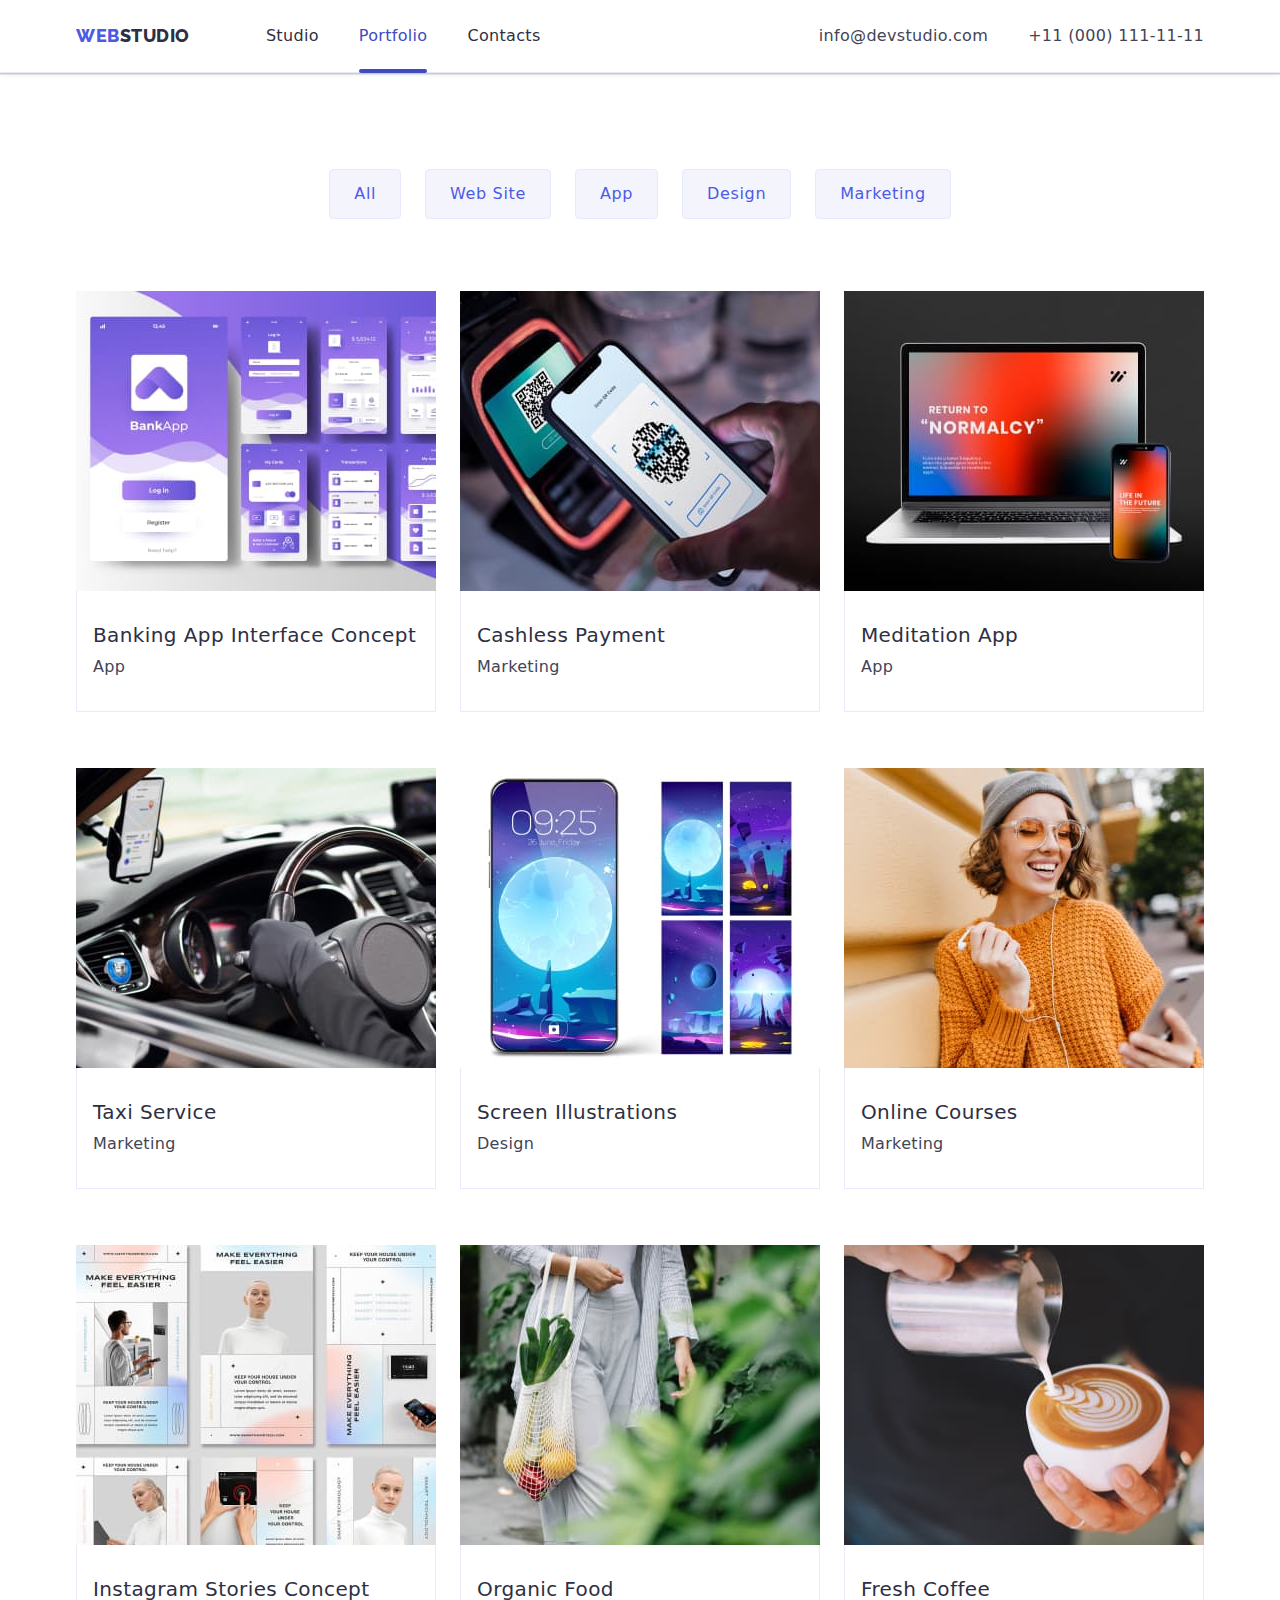
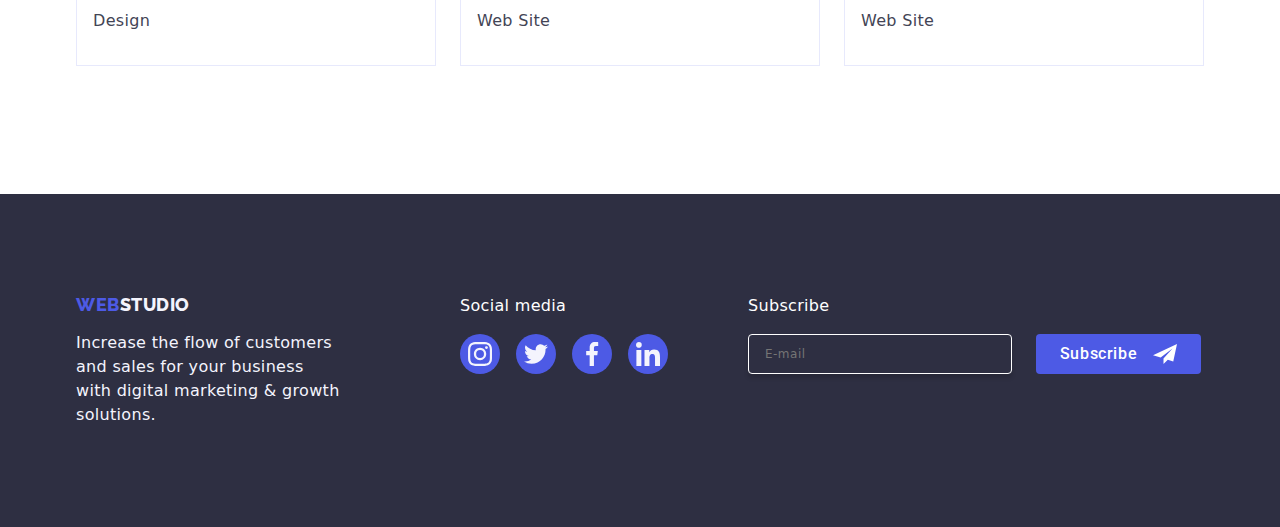
==== portfolio.html @ 4ef44781 "Initial state" ====
<!DOCTYPE html>
<html lang="en">
<head>
    <meta charset="UTF-8">
    <meta name="viewport" content="width=device-width, initial-scale=1.0">
    <link rel="preconnect" href="https://fonts.googleapis.com">
    <link rel="preconnect" href="https://fonts.gstatic.com" crossorigin>
    <link href="https://fonts.googleapis.com/css2?family=Raleway:wght@800&family=Roboto:wght@400;500;700;900&display=swap" rel="stylesheet">
    <link rel="stylesheet" href="./css/modern-normalize.min.css">
    <link rel="stylesheet" href="./css/styles.css" />
    <title>Portfolio</title>
</head>
<body>

    <header class="header">
        <div class="container">
            <nav class="nav">
                <a class="logo-header link" href="./index.html">Web<span class="logo-color">Studio</span></a>
                <ul class="menu-nav list">
                    <li><a class="link-nav link" href="./index.html">Studio</a></li>
                    <li><a class="link-nav link link-active" href="./portfolio.html">Portfolio</a></li>
                    <li><a class="link-nav link" href="">Contacts</a></li>
                </ul>
            </nav>
            <address class="address">
                <ul class="menu-contact list">
                    <li><a class="link-address link" href="mailto:info@devstudio.com">info@devstudio.com</a></li>
                    <li><a class="link-address link" href="tel:+110001111111">+11 (000) 111-11-11</a></li>
                </ul>
            </address>
        </div>
    </header>

    <main>
        <section class="section portfolio-section">
            <div class="container">
                <h1 class="visually-hidden">Portfolio</h1>
                <ul class="portfolio-menu-nav list">
                    <li><button class="item-button" type="button">All</button></li>
                    <li><button class="item-button" type="button">Web Site</button></li>
                    <li><button class="item-button" type="button">App</button></li>
                    <li><button class="item-button" type="button">Design</button></li>
                    <li><button class="item-button" type="button">Marketing</button></li>
                </ul>
                <ul class="portfolio-list list">
                    <li class="list-item-sp">
                        <a class="link" href="">
                            <div class="card-image">
                                <img src="./images/img1.jpg" alt="Banking App Interface Concept" width="360" height="300">
                                <p class="card-desc">14 Stylish and User-Friendly App Design Concepts · Task Manager App · Calorie Tracker App · Exotic Fruit Ecommerce App · Cloud Storage App</p>
                            </div>
                            <div class="info-data">
                                <h2 class="sub-heading">Banking App Interface Concept</h2>
                                <p class="sub-desc">App</p>
                            </div>
                        </a>
                    </li>
                    <li class="list-item-sp">
                        <a class="link" href="">
                            <div class="card-image">
                                <img src="./images/img2.jpg" alt="Cashless Payment" width="360" height="300">
                                <p class="card-desc">14 Stylish and User-Friendly App Design Concepts · Task Manager App · Calorie Tracker App · Exotic Fruit Ecommerce App · Cloud Storage App</p>
                            </div>
                            <div class="info-data">
                                <h2 class="sub-heading">Cashless Payment</h2>
                                <p class="sub-desc">Marketing</p>
                            </div>
                        </a>
                    </li>
                    <li class="list-item-sp">
                        <a class="link" href="">
                            <div class="card-image">
                                <img src="./images/img3.jpg" alt="Meditation App" width="360" height="300">
                                <p class="card-desc">14 Stylish and User-Friendly App Design Concepts · Task Manager App · Calorie Tracker App · Exotic Fruit Ecommerce App · Cloud Storage App</p>
                            </div>
                            <div class="info-data">
                                <h2 class="sub-heading">Meditation App</h2>
                                <p class="sub-desc">App</p>
                            </div>
                        </a>
                    </li>
                    <li class="list-item-sp">
                        <a class="link" href="">
                            <div class="card-image">
                                <img src="./images/img4.jpg" alt="Taxi Service" width="360" height="300">
                                <p class="card-desc">14 Stylish and User-Friendly App Design Concepts · Task Manager App · Calorie Tracker App · Exotic Fruit Ecommerce App · Cloud Storage App</p>
                            </div>
                            <div class="info-data">
                                <h2 class="sub-heading">Taxi Service</h2>
                                <p class="sub-desc">Marketing</p>
                            </div>
                        </a>
                    </li>
                    <li class="list-item-sp">
                        <a class="link" href="">
                            <div class="card-image">
                                <img src="./images/img5.jpg" alt="Screen Illustrations" width="360" height="300">
                                <p class="card-desc">14 Stylish and User-Friendly App Design Concepts · Task Manager App · Calorie Tracker App · Exotic Fruit Ecommerce App · Cloud Storage App</p>
                            </div>
                            <div class="info-data">
                                <h2 class="sub-heading">Screen Illustrations</h2>
                                <p class="sub-desc">Design</p>
                            </div>
                        </a>
                    </li>
                    <li class="list-item-sp">
                        <a class="link" href="">
                            <div class="card-image">
                                <img src="./images/img6.jpg" alt="Online Courses" width="360" height="300">
                                <p class="card-desc">14 Stylish and User-Friendly App Design Concepts · Task Manager App · Calorie Tracker App · Exotic Fruit Ecommerce App · Cloud Storage App</p>
                            </div>
                            <div class="info-data">
                                <h2 class="sub-heading">Online Courses</h2>
                                <p class="sub-desc">Marketing</p>
                            </div>
                        </a>
                    </li>
                    <li class="list-item-sp">
                        <a class="link" href="">
                            <div class="card-image">
                                <img src="./images/img7.jpg" alt="Instagram Stories Concept" width="360" height="300">
                                <p class="card-desc">14 Stylish and User-Friendly App Design Concepts · Task Manager App · Calorie Tracker App · Exotic Fruit Ecommerce App · Cloud Storage App</p>
                            </div>
                            <div class="info-data">
                                <h2 class="sub-heading">Instagram Stories Concept</h2>
                                <p class="sub-desc">Design</p>
                            </div>                            
                        </a>
                    </li>
                    <li class="list-item-sp">
                        <a class="link" href="">
                            <div class="card-image">
                                <img src="./images/img8.jpg" alt="Organic Food" width="360" height="300">
                                <p class="card-desc">14 Stylish and User-Friendly App Design Concepts · Task Manager App · Calorie Tracker App · Exotic Fruit Ecommerce App · Cloud Storage App</p>
                            </div>
                            <div class="info-data">
                                <h2 class="sub-heading">Organic Food</h2>
                                <p class="sub-desc">Web Site</p>
                            </div>
                        </a>
                    </li>
                    <li class="list-item-sp">
                        <a class="link" href="">
                            <div class="card-image">
                                <img src="./images/img9.jpg" alt="Fresh Coffee" width="360" height="300">
                                <p class="card-desc">14 Stylish and User-Friendly App Design Concepts · Task Manager App · Calorie Tracker App · Exotic Fruit Ecommerce App · Cloud Storage App</p>
                            </div>
                            <div class="info-data">
                                <h2 class="sub-heading">Fresh Coffee</h2>
                                <p class="sub-desc">Web Site</p>
                            </div>
                        </a>
                    </li>
                </ul>
            </div>
        </section>

    </main>

    <footer class="footer">
        <div class="container">
            <div class="company-info">
                <a class="logo-footer link" href="./index.html">Web<span class="logo-color">Studio</span></a>
                <p class="footer-desc">Increase the flow of customers and sales for your business with digital marketing & growth solutions.</p>
            </div>
            <div class="social-info">
                <p class="footer-social-desc">Social media</p>
                <ul class="list social-list">
                    <li class="social-icon"><a class="social-link" href=""><svg class="social-icon-svg" width="24" height="24"><use href="./images/icons.svg#icon-instagram"></use></svg></a></li>
                    <li class="social-icon"><a class="social-link" href=""><svg class="social-icon-svg" width="24" height="24"><use href="./images/icons.svg#icon-twitter"></use></svg></a></li>
                    <li class="social-icon"><a class="social-link" href=""><svg class="social-icon-svg" width="24" height="24"><use href="./images/icons.svg#icon-facebook"></use></svg></a></li>
                    <li class="social-icon"><a class="social-link" href=""><svg class="social-icon-svg" width="24" height="24"><use href="./images/icons.svg#icon-linkedin"></use></svg></a></li>
                </ul>
            </div>
            <div class="subscription">
                <p class="subscription-desc">Subscribe</p>
                <form class="subscription-form">
                    <label class="subscription-form-label">
                        <input name="email" type="email" class="subscription-form-input" placeholder="E-mail"/>
                    </label>
                    <button class="subscription-button" type="submit">
                        Subscribe
                        <svg class="subscription-button-icon" width="24" height="24">
                            <use href="./images/icons.svg#icon-plane"></use>
                        </svg>
                    </button>
                </form>
            </div>
        </div>
    </footer>
    
</body>
</html>
---- css/styles.css ----
*{
    padding: 0;
    margin: 0;
}

:root{
    /* defined colours */
    --SLATE: #434455;
    --LIGHT-SLATE: #8e8f99;
    --IRIS: #4D5AE5;
    --NAVY-BLUE: #2E2F42;
    --CLOUD: #F4F4FD;
    --CORNFLOWER: #E7E9FC;
    --OCEAN: #404BBF;
    --WHITE: #FFFFFF;
    --
    --ROBOTO: 'Roboto';
    --RALEWAY: 'Raleway';
}

.visually-hidden {  
    position: absolute;  
    width: 1px;  
    height: 1px;  
    margin: -1px;  
    border: 0;  
    padding: 0;    
    white-space: nowrap;  
    clip-path: inset(100%);  
    clip: rect(0 0 0 0);  
    overflow: hidden;
}

body{
    background-color: white;
    font-family: var(--ROBOTO), sans-serif;
    font-size: 16px;
    font-weight: 400;
    line-height: 24px;
    letter-spacing: 0.32px;
    color: var(--SLATE);
}

ul{
    display: flex;
}
img{
    display: block;
}

.list{list-style: none;}
.link{
    text-decoration: none;
    color: inherit;
}
.address{font-style: normal;}

.container{
    max-width: 1158px;
    margin: 0 auto;
    padding: 0 15px;
}
.nav,
.header .container{
    display: flex; 
    align-items: center; 
    justify-content: space-between;
}

.menu-nav,
.menu-contact{
    gap: 40px;
}

.header{
    border-bottom: 1px solid var(--CORNFLOWER);
    box-shadow: 0px 2px 1px rgba(46, 47, 66, 0.08), 0px 1px 1px rgba(46, 47, 66, 0.16), 0px 1px 6px rgba(46, 47, 66, 0.08);
}

.section{
    padding: 120px 0;
}

.logo-header,
.logo-footer{
    color: var(--IRIS);
    font-family: var(--RALEWAY), sans-serif;;
    font-size: 18px;
    font-weight: 800;
    line-height: 1.17;
    letter-spacing: 0.03em;
    text-transform: uppercase;
}

.logo-header{margin-right: 76px;}
.logo-header .logo-color{color: var(--NAVY-BLUE);}
.logo-footer .logo-color{color: var(--CLOUD);}
.header .link-nav{
    display: inline-block;
    color: var(--NAVY-BLUE);
    font-weight: 500;
    letter-spacing: 0.02em;
    padding: 24px 0;
}
.header .link-nav{
    position: relative;
}
.header .link-active{
    color: var(--OCEAN);
}
.link-active::after{
    content: '';
    position: absolute;
    left: 0;
    bottom: -1px;
    height: 4px;
    background-color: var(--OCEAN);
    border-radius: 2px;
    width: 100%;
}

.header .link-nav,
.header .link-address{
    transition: color 250ms cubic-bezier(0.4, 0, 0.2, 1);
}

.logo-footer{
    display: inline-block;
    margin-bottom: 16px
}

.footer{
    background-color: var(--NAVY-BLUE);
    color: var(--CLOUD);
    padding: 100px 0;
}
.footer .container{
    display: flex;
    align-items: baseline;
}
.footer-desc{
    max-width: 264px;
}

.footer p.footer-social-desc{
    font-weight: 500;
    font-size: 16px;
    line-height: 1.5;
    letter-spacing: 0.02em;
    color: var(--WHITE);
    margin: 0;
    margin-bottom: 16px;
}

.footer .social-list{
    gap: 16px;
}

.footer .social-icon{
    width: 40px;
    height: 40px;
}

.footer .company-info{
    margin-right: 120px;
}

.footer a.social-link:hover,
.footer a.social-link:focus{
    background-color: #31d0aa;
}

/* SECTIONS DEFAULT */
.section-heading,
.portfolio-heading{
    color: var(--NAVY-BLUE);
    font-size: 36px;
    font-weight: 700;
    line-height: 1.11;
    letter-spacing: 0.02em;
    text-transform: capitalize;
    text-align: center;
    margin: 0;
    margin-bottom: 72px;
}


.heading{
    color: var(--NAVY-BLUE);
    font-size: 20px;
    font-weight: 500;
    line-height: 24px; /* 120% */
    letter-spacing: 0.4px;
    margin-bottom: 8px;
}

.header .link-nav:hover,
.header .link-nav:focus,
.header .link-address:hover,
.header .link-address:focus{
    color: var(--OCEAN);
}

.button,
.item-button{
    font-family: var(--ROBOTO), sans-serif;
    cursor: pointer;
}

.card-list,
.social-list,
.customer-list{
    gap: 24px;
}

/* SECTION FIRST */
.main-heading{
    font-size: 56px;
    font-weight: 700;
    line-height: 1.07;
    letter-spacing: 1.12px;
    max-width: 496px;
    padding-bottom: 48px;
    margin-left: auto;
    margin-right: auto;
    text-align: center;
}
.studio-section-first{
    background-image: linear-gradient(rgba(46, 47, 66, 0.7), rgba(46, 47, 66, 0.7)), url("../images/people-office.jpg");
    background-repeat: no-repeat;
    background-size: cover;
    background-position: center;
    padding: 188px 0;
    max-width: 1440px;
    margin: 0 auto;
    color: white;
}
.studio-section-first .button{
    display: block;
    background-color: var(--IRIS);
    font-weight: 500;
    font-size: 16px;
    line-height: 1.5;
    letter-spacing: 0.04em;
    color: white;
    min-width: 169px;
    height: 56px;
    border: none;
    border-radius: 4px;
    margin-left: auto;
    margin-right: auto;
    transition: background-color 250ms cubic-bezier(0.4, 0, 0.2, 1);
}
.studio-section-first .button:hover,
.studio-section-first .button:focus{
    background-color: var(--OCEAN);
}

/* SECTION SECOND */
.studio-section-socond{
    margin-bottom: -120px;
}

.list-item-ss{
    width: calc((100% - 72px) / 4);
}

.studio-section-socond .icon-image{
    display: flex;
    align-items: center;
    justify-content: center;
    height: 112px;
    background-color: #f4f4fd;
    border-radius: 4px;
    margin-bottom: 8px;
}

/* SECTION THIRD */

/* SECTION FOURTH */

.studio-section-fourth{background-color: var(--CLOUD);}
.studio-section-fourth .list-item{
    background-color: white;
    border-radius: 0px 0px 4px 4px;
    box-shadow: 0px 1px 6px rgba(46, 47, 66, 0.08), 0px 1px 1px rgba(46, 47, 66, 0.16), 0px 2px 1px rgba(46, 47, 66, 0.08);
}

.studio-section-socond .list,
.studio-section-third .list,
.studio-section-fourth .list,
.studio-section-fifth .list,
.footer .list {
    display: flex;
    padding: 0;
    justify-content: center;
    flex-wrap:wrap;
    /* justify-content:space-around; */
    align-content:flex-start;
    margin: 0 auto;
}
.studio-section-fourth .figure-data{
    padding: 32px 0px;   
}
.studio-section-fourth .item-heading{
    font-weight: 500;
    font-size: 20px;
    line-height: 1.2;
    letter-spacing: 0.02em;
    color: var(--NAVY-BLUE);
    text-align: center;
    margin-bottom: 8px;
}
.studio-section-fourth .item-desc{
    text-align: center;
    margin-bottom: 8px;
}

.studio-section-fourth .social-icon{
    width: 40px;
    height: 40px;
}

.studio-section-fourth .social-link,
.footer .social-list .social-link{
    width: 100%;
    height: 100%;
    background-color: #4d5ae5;
    border-radius: 50%;
    display: flex;
    align-items: center;
    justify-content: center;
    transition: background-color 250ms cubic-bezier(0.4, 0, 0.2, 1);
}

.studio-section-fourth a.social-link:hover,
.studio-section-fourth a.social-link:focus{
    background-color: #404bbf;
}

.studio-section-fourth .social-icon-svg,
.footer .social-icon-svg{
    fill: #f4f4fd;
}

.studio-section-fifth{
    padding-top: 120px;
    padding-bottom: 120px;
}

.studio-section-fifth .customer-item{
    width: calc((100% - 120px) / 6);
    height: 88px;
}

.studio-section-fifth .customer-link{
    width: 100%;
    height: 100%;
    border: 1px solid #8e8f99;
    border-radius: 4px;
    display: flex;
    align-items: center;
    justify-content: center;
    color:  #8e8f99;
    transition: border-color 250ms cubic-bezier(0.4, 0, 0.2, 1), color 250ms cubic-bezier(0.4, 0, 0.2, 1);
}

.studio-section-fifth .customer-link:hover,
.studio-section-fifth .customer-link:focus{
    border-color: #404bbf;
    color: #404bbf;
}

.studio-section-fifth .customer-icon-svg{
    fill: currentColor;
}

/* SECTION PORTFOLIO */

.portfolio-menu-nav{
    display: flex;
    justify-content: center;
    gap: 24px;
    margin-bottom: 72px;
}

.portfolio-section{
    padding-top: 96px;
    padding-bottom: 120px;
}
.portfolio-section .portfolio-list{
    flex-wrap: wrap;
    column-gap: 24px;
    row-gap: 48px;
    padding: 0;
}

.portfolio-list .link{
    display: block;
    transition: box-shadow 250ms cubic-bezier(0.4, 0, 0.2, 1);
}
.portfolio-list a.link:hover,
.portfolio-list a.link:focus{
    box-shadow:  0px 1px 6px rgba(46, 47, 66, 0.08), 0px 1px 1px rgba(46, 47, 66, 0.16), 0px 2px 1px rgba(46, 47, 66, 0.08);
}

.portfolio-section .item-button{
    font-weight: 500;
    font-size: inherit;
    line-height: inherit;
    letter-spacing: 0.04em;
    color: var(--IRIS);
    background-color: var(--CLOUD);
    padding: 12px 24px;
    border: 1px solid var(--CORNFLOWER);
    border-radius: 4px;
    transition: color 250ms cubic-bezier(0.4, 0, 0.2, 1), background-color 250ms cubic-bezier(0.4, 0, 0.2, 1), border-color 250ms cubic-bezier(0.4, 0, 0.2, 1), box-shadow 250ms cubic-bezier(0.4, 0, 0.2, 1);
}
.portfolio-section .item-button:hover,
.portfolio-section .item-button:focus{
    color: white;
    background-color: var(--OCEAN);
    border: 1px solid transparent;
    box-shadow:  0px 3px 1px rgba(0, 0, 0, 0.1), 0px 2px 1px rgba(0, 0, 0, 0.08), 0px 2px 2px rgba(0, 0, 0, 0.12);
}

.portfolio-section .sub-heading{
    font-weight: 500;
    font-size: 20px;
    line-height: 1.2;
    letter-spacing: 0.02em;
    color: var(--NAVY-BLUE);
    margin-bottom: 8px;
}
.portfolio-section .info-data{
    padding: 32px 16px;
    border: 1px solid var(--CORNFLOWER);
    border-top: none;
    margin-bottom: 8px;
}
.portfolio-section .list-item-sp{
    width: calc((100% - 48px) / 3);
}

.list-item-sp .card-image{
    position: relative;
    overflow: hidden;
}

.list-item-sp .card-desc{
    position: absolute;
    top: 0;
    font-size: 16px;
    line-height: 1.5;
    letter-spacing: 0.02em;
    color: var(--CLOUD);
    padding: 40px 32px;
    background-color: #4d5ae5;
    height: 100%;
    width: 100%;
    transform: translateY(100%);
    transition: transform 250ms cubic-bezier(0.4, 0, 0.2, 1);
}

.list-item-sp .link:hover .card-desc,
.list-item-sp .link:focus .card-desc{
    transform: translateY(0%);
}


/******************************** SUBSCRIBTION ********************************/

.social-info{
    padding-right: 80px;
}

.subscription-form{
    display: flex;
    gap: 24px;
}
.subscription-form-label{
    display: inline-flex;
}
.subscription-form-input{
    display: flex;
    width: 264px;
    height: 40px;
    border: 1px solid #ffffff;
    background-color: transparent;
    font-size: 12px;
    line-height: 1.5;
    letter-spacing: 0.04em;
    padding-left: 16px;
    box-shadow: 0px 4px 4px 0px rgba(0, 0, 0, 0.15);
    border-radius: 4px;
    color: #ffffff;
    gap: 24px;
}
.subscription-form-input::placeholder{
    color #ffffff;
}
.subscription-button{
    min-width: 165px;
    height: 40px;
    display: flex;
    justify-content: center;
    align-items: center;
    font-family: "Roboto", sans-serif;
    font-size: 16px;
    font-weight: 500;
    line-height: 1.5;
    letter-spacing: 0.04em;
    color: #ffffff;
    cursor: pointer;
    background-color: #4D5AE5;
    border: none;
    border-radius: 4px;
}
.subscription-button-icon{
    margin-left: 16px;
    fill: var(--WHITE);
}
.subscription-desc{
    margin-bottom: 16px;
    font-weight: 500;
    color: #ffffff;
}

/******************************** MODAL ********************************/

.is-hidden{
    opacity: 0;
    visibility: hidden;
    pointer-events: none;
}

.modal-layer{
    position: fixed;
    left: 0;
    top: 0;
    width: 100%;
    height: 100%;
    background-color: rgba(46, 47, 66, 0.4);
    transition: opacity 250ms cubic-bezier(0.4, 0, 0.2, 1), visibility 250ms cubic-bezier(0.4, 0, 0.2, 1);
}

.modal-window{
     position: absolute;
     top: 50%;
     left: 50%;
     transform: translate(-50%, -50%) scale(1);
     width: 408px;
     min-height: 584px;
     background: #fcfcfc;
     box-shadow: 0px 1px 1px rgba(0, 0, 0, 0.14), 0px 1px 3px rgba(0, 0, 0, 0.12), 0px 2px 1px rgba(0, 0, 0, 0.2);
     border-radius: 4px;
     transition: transform 250ms cubic-bezier(0.4, 0, 0.2, 1);
     padding: 72px 24px 24px 24px;
}

.modal-close{
    position: absolute;
    top: 24px;
    right: 24px;
    width: 24px;
    height: 24px;
    border-radius: 50%;
    display: flex;
    align-items: center;
    justify-content: center;
    background-color: #e7e9fc;
    border: 1px solid rgba(0, 0, 0, 0.1);
    padding: 0;
    cursor: pointer;
    transition: background-color 250ms cubic-bezier(0.4, 0, 0.2, 1), border 250ms cubic-bezier(0.4, 0, 0.2, 1);
}

.modal-close-icon{
    transition: fill 250ms cubic-bezier(0.4, 0, 0.2, 1);
}


.modal-close:hover,
.modal-close:focus{
    background-color: #404bbf;
    border: none;
}

.modal-close:hover .modal-close-icon,
.modal-close:focus .modal-close-icon{
    fill: #ffffff;
}

.modal-label{
    font-weight: 500;
    font-size: 16px;
    line-height: 1.5;
    text-align: center;
    letter-spacing: 0.02em;
    color: var(--NAVY-BLUE);
    margin-bottom: 16px;
}

.modal-form-container{
    margin-bottom: 8px;
}
.modal-form-name{
    font-size: 12px;
    line-height: 1.17;
    letter-spacing: 0.04em;
    color: #8e8f99;
    display: block;
    margin-bottom: 4px;
}

.modal-form-input-group{
    position: relative;
}

.modal-form-input{
    width: 100%;
    height: 40px;
    border: 1px solid rgba(46, 47, 66, 0.4);
    border-radius: 4px;
    background-color: transparent;
    padding-left: 38px;
    outline: transparent;
    transition: border-color 250ms cubic-bezier(0.4, 0, 0.2, 1);   
}
.modal-form-icon{
    fill: var(--NAVY-BLUE);
    position: absolute;
    left: 16px;
    top: 50%;
    transform: translateY(-50%);
    transition: fill 250ms cubic-bezier(0.4, 0, 0.2, 1);
}

.modal-form-message{
    margin-bottom: 16px;
}
.modal-form-message-text{
    width: 100%;
    height: 120px;
    font-size: 12px;
    line-height: 1.17;
    letter-spacing: 0.04em;
    color: rgba(46, 47, 66, 0.4);
    border: 1px solid rgba(46, 47, 66, 0.4);
    border-radius: 4px;
    background-color: transparent;
    padding: 8px 16px;
    outline: transparent;
    resize: none;
    transition: border-color 250ms cubic-bezier(0.4, 0, 0.2, 1);

}

.modal-form-message-text:focus{
    border-color: #4D5AE5;
}

.modal-form-input:focus{
    border-color: #4D5AE5;
}
.modal-form-input:focus-within + .modal-form-icon{
    fill: #4D5AE5;
}

.modal-form-selection{
    margin-bottom: 24px;
}

.modal-form-up-terms{
    display: block;
    font-size: 12px;
    line-height: 1.17;
    letter-spacing: 0.04em;
    color: var(--LIGHT-SLATE);
}
.modal-form-up-select{
    width: 16px;
    height: 16px; 
    border: 1px solid rgba(46, 47, 66, 0.4);
    border-radius: 2px;
    transition: background-color 250ms cubic-bezier(0.4, 0, 0.2, 1), border 250ms cubic-bezier(0.4, 0, 0.2, 1), fill 250ms cubic-bezier(0.4, 0, 0.2, 1);
    display: inline-flex;
    align-items: center;
    justify-content: center;
    fill: transparent;
}

.modal-form-up-link{
    color: var(--IRIS);
}

input[type=checkbox]:checked + .modal-form-up-terms > .modal-form-up-select{
    background-color: var(--OCEAN);
    border: none;
    fill: #F4F4FD;
}

.modal-form-send{
    display: block;
    min-width: 169px;
    height: 56px;
    font-family: "Roboto", sans-serif;
    font-size: 16px;
    font-weight: 500;
    line-height: 1.5;
    letter-spacing: 0.04em;
    color: #ffffff;
    cursor: pointer;
    background-color: #4D5AE5;
    border: none;
    border-radius: 4px;
    transition: background-color 250ms cubic-bezier(0.4, 0, 0.2, 1);
    margin-left: auto;
    margin-right: auto;
}

.modal-form-user-privacy{
    margin-bottom: 24px;
}
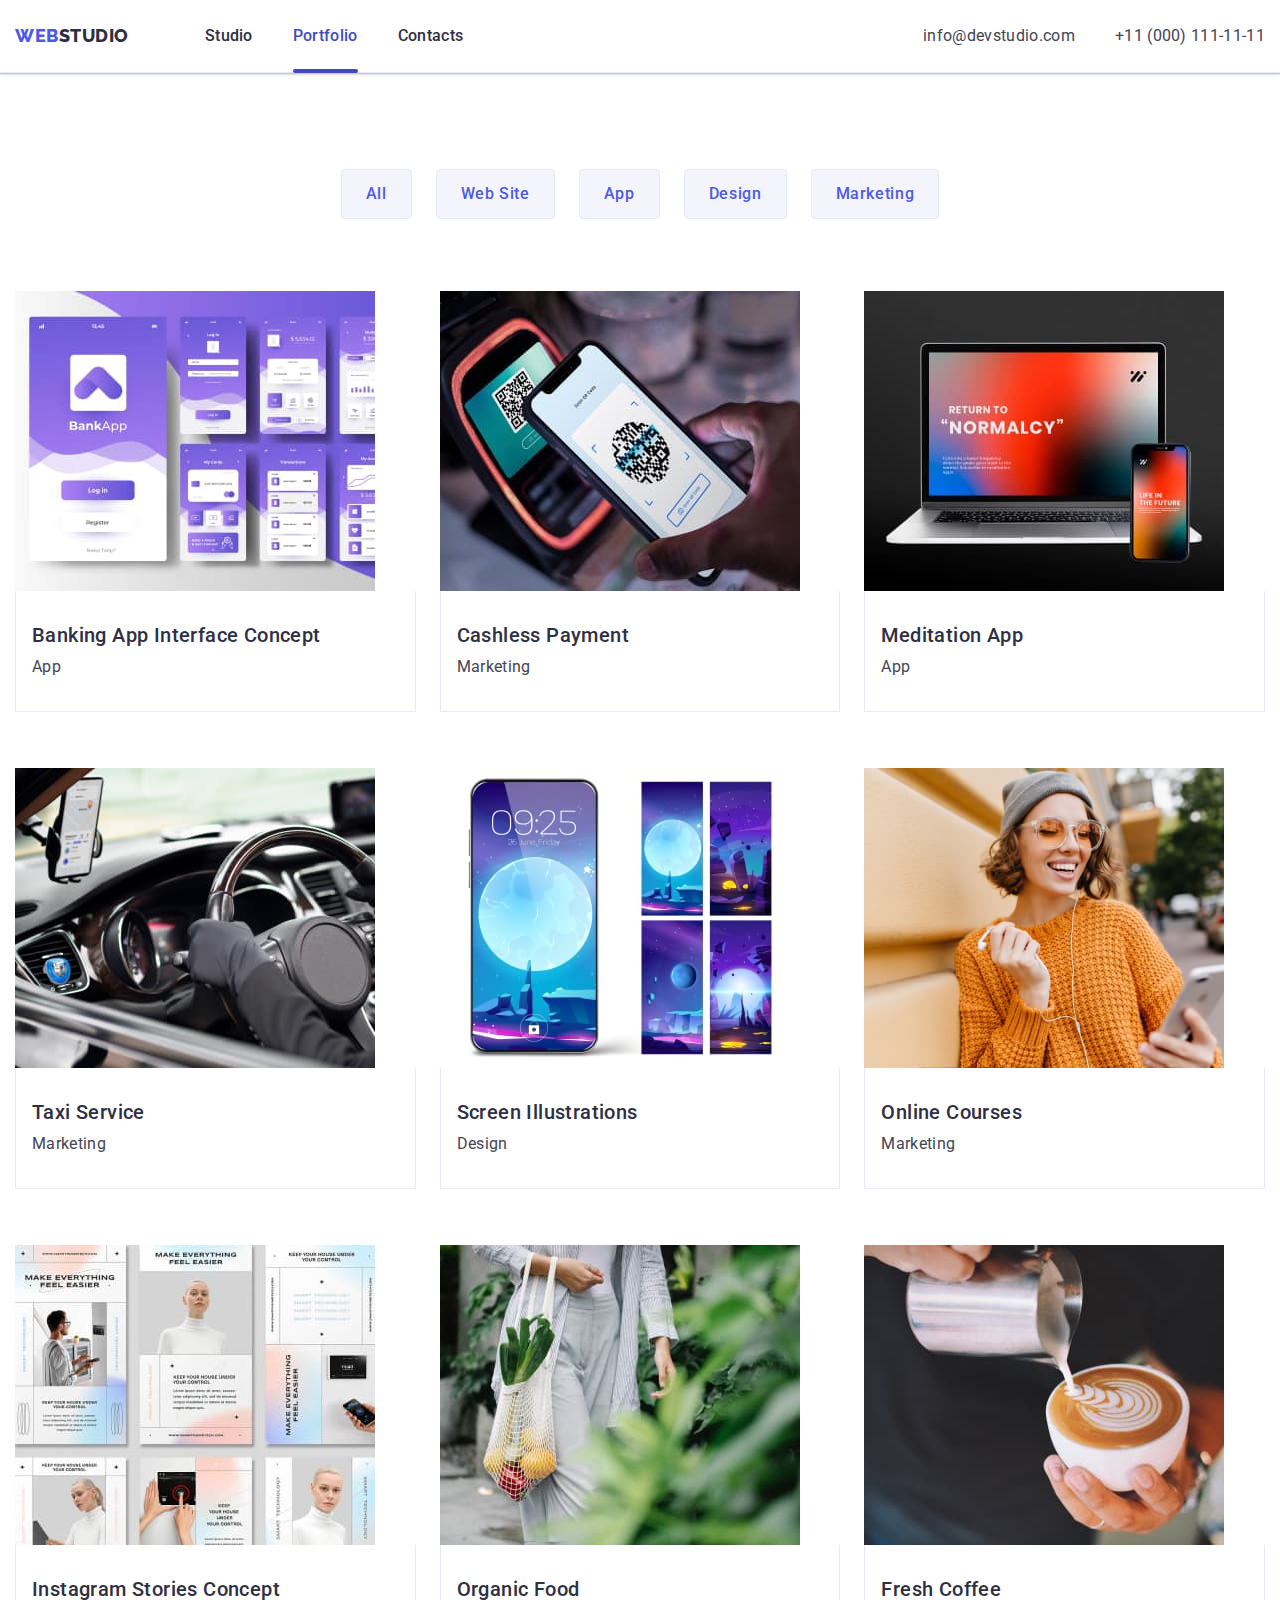
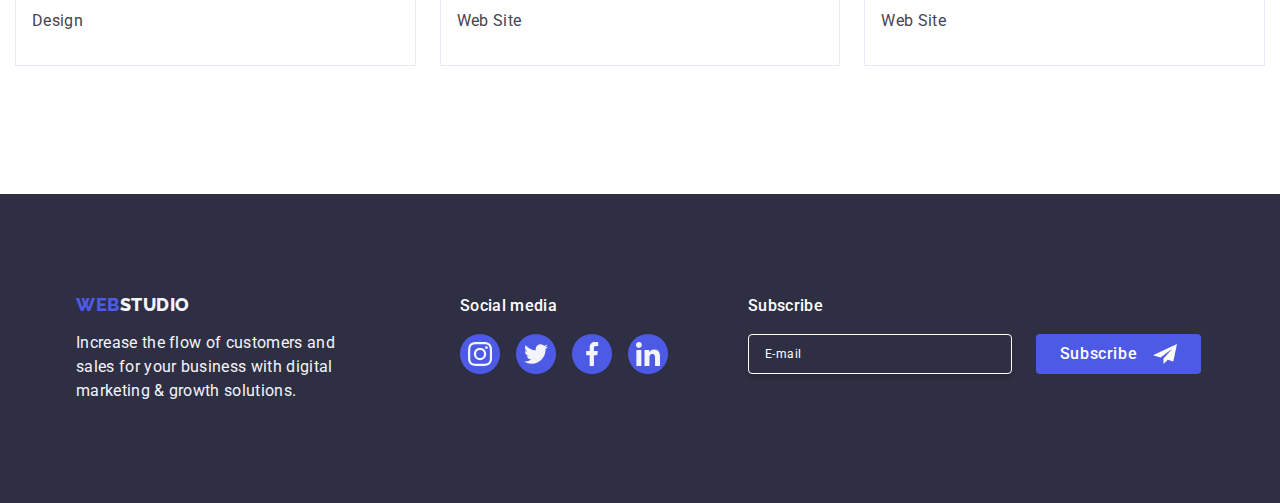
==== commit 8d7cbb46: "portfolio menu and footer" ====
--- a/portfolio.html
+++ b/portfolio.html
@@ -12,7 +12,7 @@
 </head>
 <body>
 
-    <header class="header">
+    <!-- <header class="header">
         <div class="container">
             <nav class="nav">
                 <a class="logo-header link" href="./index.html">Web<span class="logo-color">Studio</span></a>
@@ -28,6 +28,53 @@
                     <li><a class="link-address link" href="tel:+110001111111">+11 (000) 111-11-11</a></li>
                 </ul>
             </address>
+        </div>
+    </header> -->
+    <header class="header">
+        <div class="container navbar">
+            <nav class="nav">
+                <a class="logo-header link" href="./index.html">Web<span class="logo-color">Studio</span></a>
+                <ul class="menu-nav list menu">
+                    <li><a class="link-nav link" href="./index.html">Studio</a></li>
+                    <li><a class="link-nav link link-active" href="./portfolio.html">Portfolio</a></li>
+                    <li><a class="link-nav link" href="">Contacts</a></li>
+                </ul>
+            </nav>
+            <address class="address menu">
+                <ul class="menu-contact list">
+                    <li><a class="link-address link" href="mailto:info@devstudio.com">info@devstudio.com</a></li>
+                    <li><a class="link-address link" href="tel:+110001111111">+11 (000) 111-11-11</a></li>
+                </ul>
+            </address>
+            <button class="menu-toggle js-open-menu" aria-expanded="false" aria-controls="mobile-menu">
+                <svg class="mobile-menu-icon" width="24" height="24">
+                    <use href="./images/icons.svg#icon-menu"></use>
+                </svg>
+            </button>
+        </div>
+        <div class="menu-container js-menu-container" id="mobile-menu">
+            <button class="menu-toggle js-close-menu">
+              <svg viewBox="0 0 20 20" xmlns="http://www.w3.org/2000/svg" width="24" height="24">
+                <path fill-rule="evenodd" d="M4.293 4.293a1 1 0 011.414 0L10 8.586l4.293-4.293a1 1 0 111.414 1.414L11.414 10l4.293 4.293a1 1 0 01-1.414 1.414L10 11.414l-4.293 4.293a1 1 0 01-1.414-1.414L8.586 10 4.293 5.707a1 1 0 010-1.414z" clip-rule="evenodd"></path>
+              </svg>
+            </button>
+            <ul class="mobile-menu">
+                <li><a class="link-nav link" href="./index.html">Studio</a></li>
+                <li><a class="link-nav link link-active" href="./portfolio.html">Portfolio</a></li>
+                <li><a class="link-nav link" href="">Contacts</a></li>
+            </ul>
+            <ul class="menu-contact list">
+                <li class="li-phone"><a class="link-address-phone link" href="tel:+110001111111">+11 (000) 111-11-11</a></li>
+                <li class="li-email"><a class="link-address-email link" href="mailto:info@devstudio.com">info@devstudio.com</a></li>
+                <li>
+                    <ul class="list social-list">
+                        <li class="social-icon"><a class="social-link" href=""><svg class="social-icon-svg" width="24" height="24"><use href="./images/icons.svg#icon-instagram"></use></svg></a></li>
+                        <li class="social-icon"><a class="social-link" href=""><svg class="social-icon-svg" width="24" height="24"><use href="./images/icons.svg#icon-twitter"></use></svg></a></li>
+                        <li class="social-icon"><a class="social-link" href=""><svg class="social-icon-svg" width="24" height="24"><use href="./images/icons.svg#icon-facebook"></use></svg></a></li>
+                        <li class="social-icon"><a class="social-link" href=""><svg class="social-icon-svg" width="24" height="24"><use href="./images/icons.svg#icon-linkedin"></use></svg></a></li>
+                    </ul>
+                </li>
+            </ul>
         </div>
     </header>
 
@@ -176,7 +223,7 @@
                 <p class="subscription-desc">Subscribe</p>
                 <form class="subscription-form">
                     <label class="subscription-form-label">
-                        <input name="email" type="email" class="subscription-form-input" placeholder="E-mail"/>
+                        <input name="email" type="email" class="subscription-form-input" placeholder="E-mail" required/>
                     </label>
                     <button class="subscription-button" type="submit">
                         Subscribe
--- a/css/styles.css
+++ b/css/styles.css
@@ -13,7 +13,6 @@
     --CORNFLOWER: #E7E9FC;
     --OCEAN: #404BBF;
     --WHITE: #FFFFFF;
-    --
     --ROBOTO: 'Roboto';
     --RALEWAY: 'Raleway';
 }
@@ -48,6 +47,267 @@
     display: block;
 }
 
+.container{
+    width: 100%;
+    margin: 0 auto;
+    padding: 0 15px;
+}
+
+.footer .container{
+    display: flex;
+    align-items: baseline;
+}
+
+.social-info{
+    margin-right: 80px;
+}
+.footer .company-info{
+    margin-right: 120px;
+}
+
+.footer-desc{
+    max-width: 264px;
+}
+
+.subscription-form{
+    display: flex;
+    gap: 24px;
+}
+.subscription-form-label{
+    display: inline-flex;
+}
+.subscription-form-input{
+    display: flex;
+    width: 264px;
+    height: 40px;
+    border: 1px solid #ffffff;
+    background-color: transparent;
+    font-size: 12px;
+    line-height: 1.5;
+    letter-spacing: 0.04em;
+    padding-left: 16px;
+    box-shadow: 0px 4px 4px 0px rgba(0, 0, 0, 0.15);
+    border-radius: 4px;
+    color: #ffffff;
+    gap: 24px;
+}
+
+.subscription-button{
+    min-width: 165px;
+    height: 40px;
+    display: flex;
+    justify-content: center;
+    align-items: center;
+    font-family: "Roboto", sans-serif;
+    font-size: 16px;
+    font-weight: 500;
+    line-height: 1.5;
+    letter-spacing: 0.04em;
+    color: #ffffff;
+    cursor: pointer;
+    background-color: #4D5AE5;
+    border: none;
+    border-radius: 4px;
+}
+
+/******************************** MENU ********************************/
+
+.menu-toggle {
+    min-height: 40px;
+    display: flex;
+    align-items: center;
+    justify-content: center;
+    margin: 0;
+    padding: 0;
+    background-color: transparent;
+    cursor: pointer;
+    border: none;
+    outline: none;
+}
+
+.menu-toggle:hover .mobile-menu-icon,
+.menu-toggle:focus .mobile-menu-icon{
+    fill: #404BBF;
+}
+  
+.menu-container {
+    position: fixed;
+    top: 0;
+    left: 0;
+    width: 100vw;
+    height: 100vh;
+    padding: 32px;
+    background-color: var(--WHITE);
+    z-index: 999;
+    transform: translateX(100%);
+    transition: transform 250ms ease-in-out;
+}
+  
+.menu-container.is-open {
+    transform: translateX(0);
+}
+  
+.menu-container .menu-toggle {
+    position: absolute;
+    top: 16px;
+    right: 16px;
+    color: #fff;
+}
+  
+.mobile-menu {
+    display: block;
+    padding: 0;
+    margin: 0;
+    list-style: none;
+}
+  
+.mobile-menu .link {
+    display: block;
+    padding: 10px;
+    color: #fff;
+    text-decoration: none;
+}
+
+.header .menu-container .link-nav{
+    position: relative;
+    display: inline-block;
+    color: var(--NAVY-BLUE);
+    font-size: 36px;
+    font-style: normal;
+    font-weight: 700;
+    line-height: 40px; /* 111.111% */
+    letter-spacing: 0.72px;
+    text-transform: capitalize;
+}
+
+.header .menu-container .menu-contact{
+    display: block;
+    position: absolute;
+    bottom: 50px;
+}
+
+.header .menu-container .menu-contact .link-address-phone{
+    color: var(--IRIS);
+    font-size: 36px;
+    font-style: normal;
+    font-weight: 700;
+    line-height: 40px; /* 111.111% */
+    letter-spacing: 0.72px;
+    text-transform: capitalize;
+}
+.li-phone{
+    padding-bottom: 40px;
+}
+.li-email{
+    padding-bottom: 48px;
+}
+.header .menu-container .menu-contact .link-address-email{
+    color: var(--SLATE);
+    font-size: 20px;
+    font-style: normal;
+    font-weight: 500;
+    line-height: 24px; /* 120% */
+    letter-spacing: 0.4px;
+}
+
+/******************************* RESPONSIVE ******************************/
+
+@media (max-width: 479px) {
+    
+}
+@media (min-width: 480px) {
+
+}
+@media (max-width: 767px) {
+    .menu {display: none;}
+    .footer .company-info{
+        padding-bottom: 72px;
+    }
+    .footer .company-info,
+    .social-info,
+    .subscription{
+        width: 100%;
+        margin: 0 auto;
+    }
+    .footer .container{
+        text-align: center;
+        align-items: center;
+    }
+    .footer-desc{
+        max-width: 100%;
+    }
+    .subscription-form{
+        display: block;
+    }
+    .footer .subscription-form-input{
+        width: 100%;
+    }
+    .subscription-form-label{
+        display: block;
+    }
+    .subscription-button{
+        margin-left: auto;
+        margin-right: auto;
+        margin-top: 16px;
+    }
+}
+@media (min-width: 768px) {
+    .menu-toggle {display: none;}
+}
+@media (max-width: 1199px) {
+    .navbar{
+        min-height: 72px;
+    }
+    .menu .menu-contact{
+        display: block;
+        font-size: 12px;
+    }
+    .footer .container > div{
+        display: list-item;
+        list-style: none;
+    }
+    .footer .container{
+        flex-wrap:wrap;
+    }
+    .social-info{
+        margin-right: 0;
+    }
+}
+
+@media (min-width: 480px) and (max-width: 1199px) {
+    .subscription{
+        margin-top: 72px;
+    }
+    .studio-section-socond .container,
+    .studio-section-third .container,
+    .footer .container{
+        padding: 0 100px;
+    }
+}
+
+@media (min-width: 480px) and (max-width: 767px) {
+    
+}
+
+@media (min-width: 768px) and (max-width: 1199px) {
+    
+    .container{
+        max-width: 768px;
+        padding: 0 50px;
+    }
+}
+
+@media (min-width: 1200px) {
+    
+    .studio-section-socond .container,
+    .studio-section-third .container,
+    .footer .container{
+        max-width: 1158px;
+    }
+}
+
+/******************************** DEFAULT ********************************/
+
 .list{list-style: none;}
 .link{
     text-decoration: none;
@@ -55,11 +315,6 @@
 }
 .address{font-style: normal;}
 
-.container{
-    max-width: 1158px;
-    margin: 0 auto;
-    padding: 0 15px;
-}
 .nav,
 .header .container{
     display: flex; 
@@ -84,7 +339,7 @@
 .logo-header,
 .logo-footer{
     color: var(--IRIS);
-    font-family: var(--RALEWAY), sans-serif;;
+    font-family: var(--RALEWAY), sans-serif;
     font-size: 18px;
     font-weight: 800;
     line-height: 1.17;
@@ -95,20 +350,20 @@
 .logo-header{margin-right: 76px;}
 .logo-header .logo-color{color: var(--NAVY-BLUE);}
 .logo-footer .logo-color{color: var(--CLOUD);}
-.header .link-nav{
+.header .navbar .link-nav{
+    position: relative;
     display: inline-block;
     color: var(--NAVY-BLUE);
     font-weight: 500;
     letter-spacing: 0.02em;
     padding: 24px 0;
 }
-.header .link-nav{
-    position: relative;
-}
-.header .link-active{
+
+.header .navbar .link-active,
+.header .menu-container .link-active{
     color: var(--OCEAN);
 }
-.link-active::after{
+.header .navbar .link-active::after{
     content: '';
     position: absolute;
     left: 0;
@@ -134,13 +389,10 @@
     color: var(--CLOUD);
     padding: 100px 0;
 }
-.footer .container{
-    display: flex;
-    align-items: baseline;
-}
-.footer-desc{
+
+/* .footer-desc{
     max-width: 264px;
-}
+} */
 
 .footer p.footer-social-desc{
     font-weight: 500;
@@ -155,18 +407,20 @@
 .footer .social-list{
     gap: 16px;
 }
-
-.footer .social-icon{
+.header .social-list{
+    gap: 56px;
+}
+
+.footer .social-icon,
+.header .social-icon{
     width: 40px;
     height: 40px;
 }
 
-.footer .company-info{
-    margin-right: 120px;
-}
-
 .footer a.social-link:hover,
-.footer a.social-link:focus{
+.footer a.social-link:focus,
+.header a.social-link:hover,
+.header a.social-link:focus{
     background-color: #31d0aa;
 }
 
@@ -252,7 +506,11 @@
     transition: background-color 250ms cubic-bezier(0.4, 0, 0.2, 1);
 }
 .studio-section-first .button:hover,
-.studio-section-first .button:focus{
+.studio-section-first .button:focus,
+.modal-layer .modal-form-send:hover,
+.modal-layer .modal-form-send:focus,
+.footer .subscription-button:hover,
+.footer .subscription-button:focus{
     background-color: var(--OCEAN);
 }
 
@@ -322,7 +580,8 @@
 }
 
 .studio-section-fourth .social-link,
-.footer .social-list .social-link{
+.footer .social-list .social-link,
+.header .social-list .social-link{
     width: 100%;
     height: 100%;
     background-color: #4d5ae5;
@@ -339,7 +598,8 @@
 }
 
 .studio-section-fourth .social-icon-svg,
-.footer .social-icon-svg{
+.footer .social-icon-svg,
+.header .social-icon-svg{
     fill: #f4f4fd;
 }
 
@@ -470,18 +730,14 @@
 
 /******************************** SUBSCRIBTION ********************************/
 
-.social-info{
-    padding-right: 80px;
-}
-
-.subscription-form{
+/* .subscription-form{
     display: flex;
     gap: 24px;
-}
-.subscription-form-label{
+} */
+/* .subscription-form-label{
     display: inline-flex;
-}
-.subscription-form-input{
+} */
+/* .subscription-form-input{
     display: flex;
     width: 264px;
     height: 40px;
@@ -495,11 +751,11 @@
     border-radius: 4px;
     color: #ffffff;
     gap: 24px;
-}
+} */
 .subscription-form-input::placeholder{
-    color #ffffff;
-}
-.subscription-button{
+    color: #ffffff;
+}
+/* .subscription-button{
     min-width: 165px;
     height: 40px;
     display: flex;
@@ -515,7 +771,7 @@
     background-color: #4D5AE5;
     border: none;
     border-radius: 4px;
-}
+} */
 .subscription-button-icon{
     margin-left: 16px;
     fill: var(--WHITE);
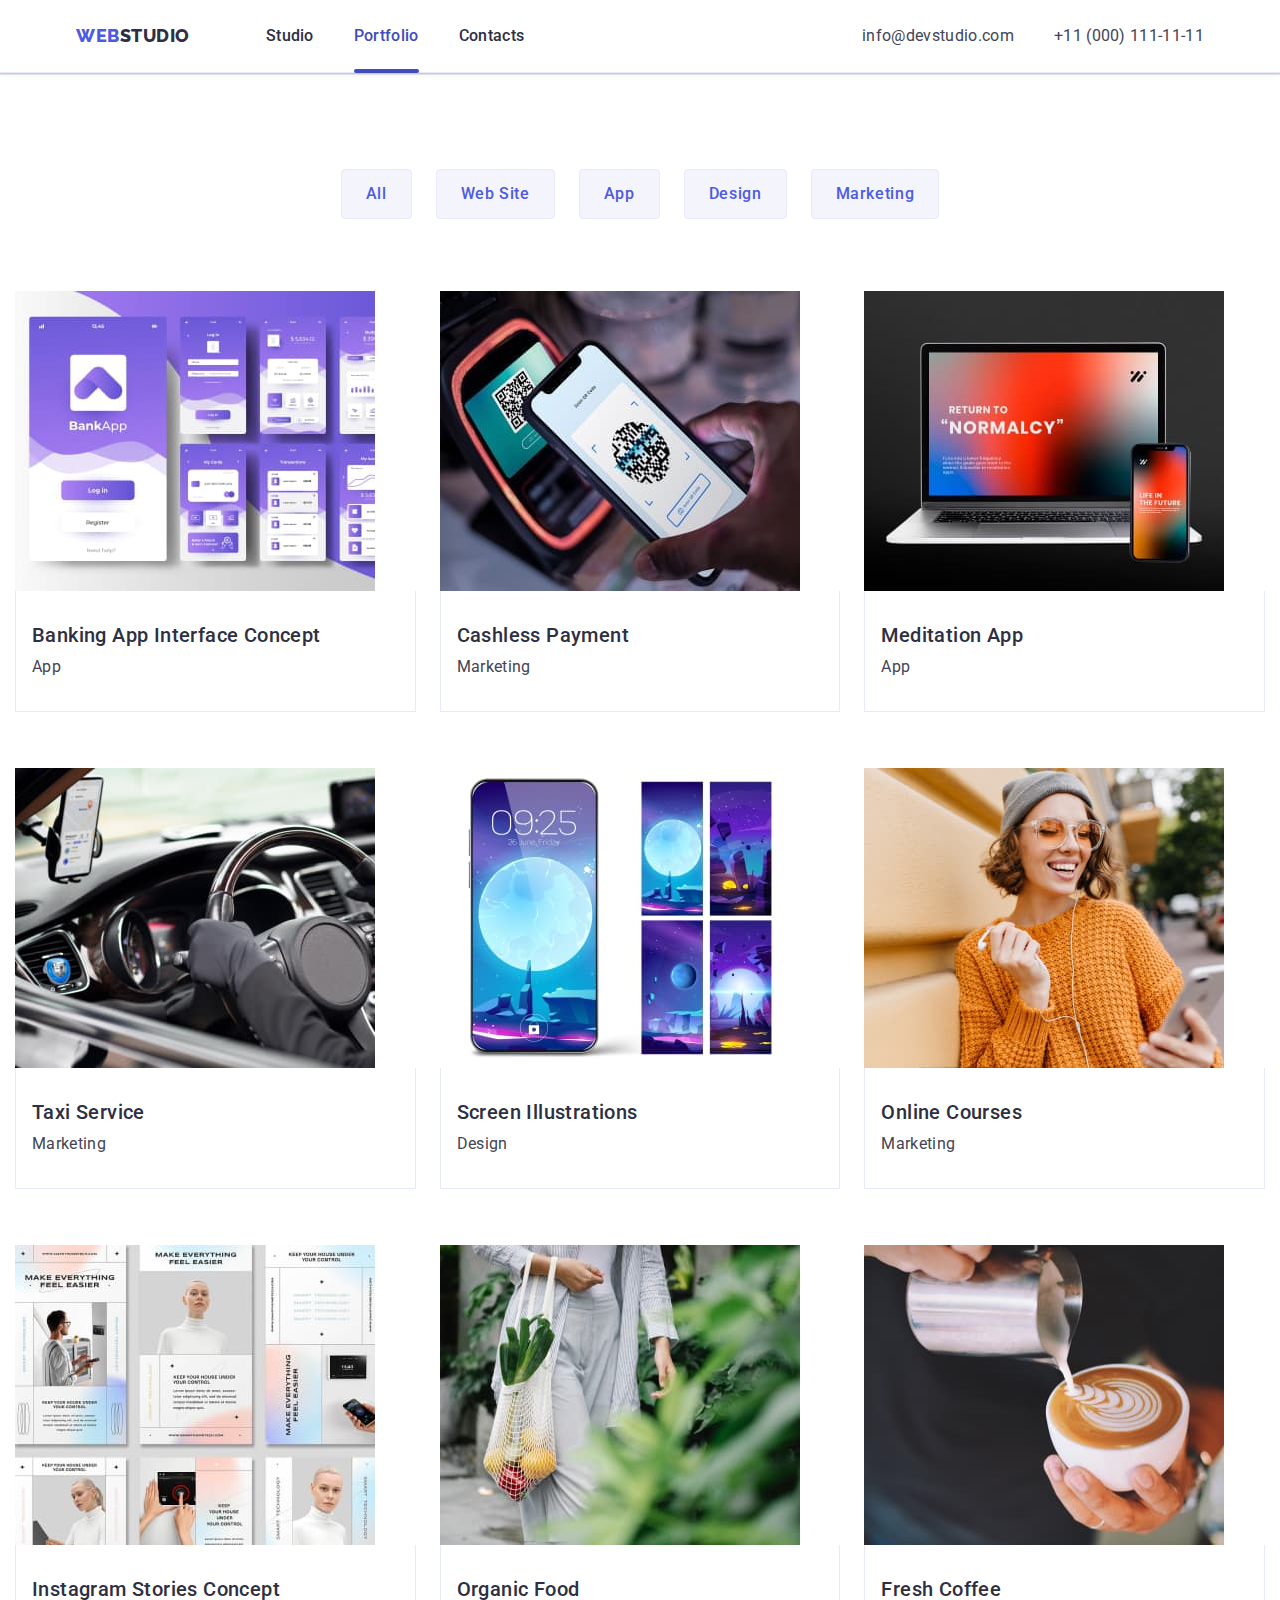
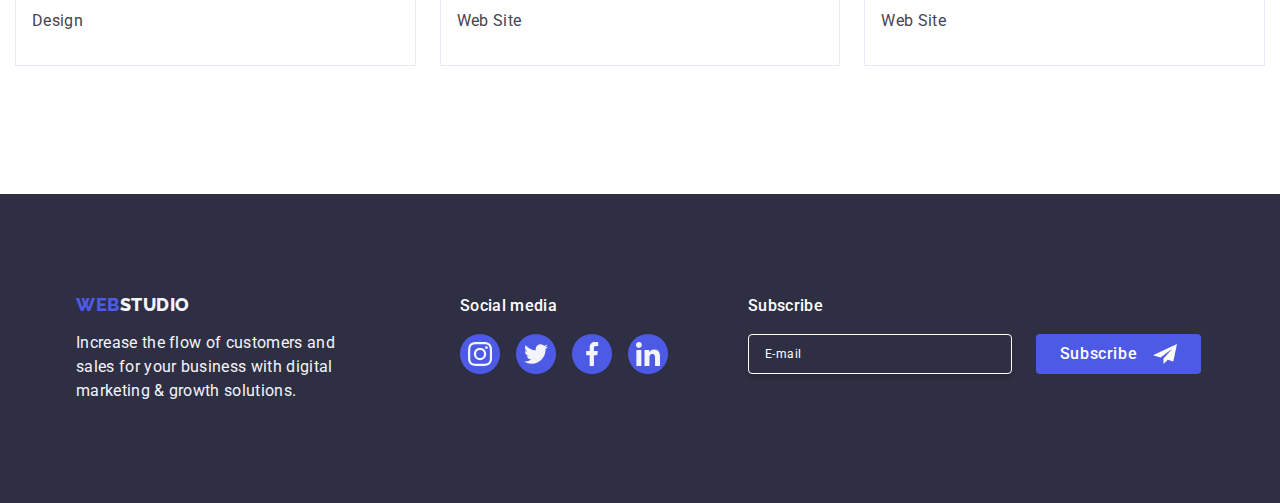
==== commit ff9f703e: "portfolio images update" ====
--- a/portfolio.html
+++ b/portfolio.html
@@ -93,7 +93,13 @@
                     <li class="list-item-sp">
                         <a class="link" href="">
                             <div class="card-image">
-                                <img src="./images/img1.jpg" alt="Banking App Interface Concept" width="360" height="300">
+                                <img 
+                                    src="./images/img1.jpg" 
+                                    alt="Banking App Interface Concept" 
+                                    width="360" 
+                                    height="300"
+                                    srcset="./images/img1_s.jpg 480w, ./images/img1.jpg 768w, ./images/img1_l.jpg 1200w"
+                                >
                                 <p class="card-desc">14 Stylish and User-Friendly App Design Concepts · Task Manager App · Calorie Tracker App · Exotic Fruit Ecommerce App · Cloud Storage App</p>
                             </div>
                             <div class="info-data">
@@ -105,7 +111,13 @@
                     <li class="list-item-sp">
                         <a class="link" href="">
                             <div class="card-image">
-                                <img src="./images/img2.jpg" alt="Cashless Payment" width="360" height="300">
+                                <img 
+                                    src="./images/img2.jpg" 
+                                    alt="Cashless Payment" 
+                                    width="360" 
+                                    height="300"
+                                    srcset="./images/img2_s.jpg 480w, ./images/img2.jpg 768w, ./images/img2_l.jpg 1200w"
+                                >
                                 <p class="card-desc">14 Stylish and User-Friendly App Design Concepts · Task Manager App · Calorie Tracker App · Exotic Fruit Ecommerce App · Cloud Storage App</p>
                             </div>
                             <div class="info-data">
@@ -117,7 +129,13 @@
                     <li class="list-item-sp">
                         <a class="link" href="">
                             <div class="card-image">
-                                <img src="./images/img3.jpg" alt="Meditation App" width="360" height="300">
+                                <img 
+                                    src="./images/img3.jpg" 
+                                    alt="Meditation App" 
+                                    width="360" 
+                                    height="300"
+                                    srcset="./images/img3_s.jpg 480w, ./images/img3.jpg 768w, ./images/img3_l.jpg 1200w"
+                                >
                                 <p class="card-desc">14 Stylish and User-Friendly App Design Concepts · Task Manager App · Calorie Tracker App · Exotic Fruit Ecommerce App · Cloud Storage App</p>
                             </div>
                             <div class="info-data">
@@ -129,7 +147,13 @@
                     <li class="list-item-sp">
                         <a class="link" href="">
                             <div class="card-image">
-                                <img src="./images/img4.jpg" alt="Taxi Service" width="360" height="300">
+                                <img 
+                                    src="./images/img4.jpg" 
+                                    alt="Taxi Service" 
+                                    width="360" 
+                                    height="300"
+                                    srcset="./images/img4_s.jpg 480w, ./images/img4.jpg 768w, ./images/img4_l.jpg 1200w"
+                                >
                                 <p class="card-desc">14 Stylish and User-Friendly App Design Concepts · Task Manager App · Calorie Tracker App · Exotic Fruit Ecommerce App · Cloud Storage App</p>
                             </div>
                             <div class="info-data">
@@ -141,7 +165,13 @@
                     <li class="list-item-sp">
                         <a class="link" href="">
                             <div class="card-image">
-                                <img src="./images/img5.jpg" alt="Screen Illustrations" width="360" height="300">
+                                <img 
+                                    src="./images/img5.jpg" 
+                                    alt="Screen Illustrations" 
+                                    width="360" 
+                                    height="300"
+                                    srcset="./images/img5_s.jpg 480w, ./images/img5.jpg 768w, ./images/img5_l.jpg 1200w"
+                                >
                                 <p class="card-desc">14 Stylish and User-Friendly App Design Concepts · Task Manager App · Calorie Tracker App · Exotic Fruit Ecommerce App · Cloud Storage App</p>
                             </div>
                             <div class="info-data">
@@ -153,7 +183,13 @@
                     <li class="list-item-sp">
                         <a class="link" href="">
                             <div class="card-image">
-                                <img src="./images/img6.jpg" alt="Online Courses" width="360" height="300">
+                                <img 
+                                    src="./images/img6.jpg" 
+                                    alt="Online Courses" 
+                                    width="360" 
+                                    height="300"
+                                    srcset="./images/img6_s.jpg 480w, ./images/img6.jpg 768w, ./images/img6_l.jpg 1200w"
+                                >
                                 <p class="card-desc">14 Stylish and User-Friendly App Design Concepts · Task Manager App · Calorie Tracker App · Exotic Fruit Ecommerce App · Cloud Storage App</p>
                             </div>
                             <div class="info-data">
@@ -165,7 +201,13 @@
                     <li class="list-item-sp">
                         <a class="link" href="">
                             <div class="card-image">
-                                <img src="./images/img7.jpg" alt="Instagram Stories Concept" width="360" height="300">
+                                <img 
+                                    src="./images/img7.jpg" 
+                                    alt="Instagram Stories Concept" 
+                                    width="360" 
+                                    height="300"
+                                    srcset="./images/img7_s.jpg 480w, ./images/img7.jpg 768w, ./images/img7_l.jpg 1200w"
+                                >
                                 <p class="card-desc">14 Stylish and User-Friendly App Design Concepts · Task Manager App · Calorie Tracker App · Exotic Fruit Ecommerce App · Cloud Storage App</p>
                             </div>
                             <div class="info-data">
@@ -177,7 +219,13 @@
                     <li class="list-item-sp">
                         <a class="link" href="">
                             <div class="card-image">
-                                <img src="./images/img8.jpg" alt="Organic Food" width="360" height="300">
+                                <img 
+                                    src="./images/img8.jpg" 
+                                    alt="Organic Food" 
+                                    width="360" 
+                                    height="300"
+                                    srcset="./images/img8_s.jpg 480w, ./images/img8.jpg 768w, ./images/img8_l.jpg 1200w"
+                                >
                                 <p class="card-desc">14 Stylish and User-Friendly App Design Concepts · Task Manager App · Calorie Tracker App · Exotic Fruit Ecommerce App · Cloud Storage App</p>
                             </div>
                             <div class="info-data">
@@ -189,7 +237,13 @@
                     <li class="list-item-sp">
                         <a class="link" href="">
                             <div class="card-image">
-                                <img src="./images/img9.jpg" alt="Fresh Coffee" width="360" height="300">
+                                <img 
+                                    src="./images/img9.jpg" 
+                                    alt="Fresh Coffee" 
+                                    width="360" 
+                                    height="300"
+                                    srcset="./images/img9_s.jpg 480w, ./images/img9.jpg 768w, ./images/img9_l.jpg 1200w"
+                                >
                                 <p class="card-desc">14 Stylish and User-Friendly App Design Concepts · Task Manager App · Calorie Tracker App · Exotic Fruit Ecommerce App · Cloud Storage App</p>
                             </div>
                             <div class="info-data">
--- a/css/styles.css
+++ b/css/styles.css
@@ -110,6 +110,18 @@
     border-radius: 4px;
 }
 
+.list-item-ss{
+    width: calc((100% - 72px) / 4);
+}
+.studio-section-fifth .customer-item{
+    width: calc((100% - 120px) / 6);
+    height: 88px;
+}
+
+.studio-section-socond{
+    margin-bottom: -120px;
+}
+
 /******************************** MENU ********************************/
 
 .menu-toggle {
@@ -213,6 +225,10 @@
 /******************************* RESPONSIVE ******************************/
 
 @media (max-width: 479px) {
+    .studio-section-fifth .customer-item{
+        width: 190px;
+        height: 88px;
+    }
     
 }
 @media (min-width: 480px) {
@@ -250,6 +266,10 @@
         margin-right: auto;
         margin-top: 16px;
     }
+
+    .studio-section-socond .list-item-ss{
+        width: 100%;
+    }
 }
 @media (min-width: 768px) {
     .menu-toggle {display: none;}
@@ -272,26 +292,52 @@
     .social-info{
         margin-right: 0;
     }
+    .studio-section-third{
+        display: none;
+    }
+    .studio-section-socond{
+        margin-bottom: 0;
+    }
+    .studio-section-socond .list-item-ss{
+        width: 356px;
+    }
+    .studio-section-socond .list-item-ss .icon-image{
+        display: none;
+    }
+    .studio-section-socond .list-item-ss .heading{
+        font-size: 36px;
+        font-style: normal;
+        font-weight: 700;
+        line-height: 40px; /* 111.111% */
+        letter-spacing: 0.72px;
+        text-transform: capitalize;
+    }
 }
 
 @media (min-width: 480px) and (max-width: 1199px) {
     .subscription{
         margin-top: 72px;
     }
-    .studio-section-socond .container,
-    .studio-section-third .container,
-    .footer .container{
+    .studio-section-third .container{
         padding: 0 100px;
     }
-}
-
-@media (min-width: 480px) and (max-width: 767px) {
+
+    .studio-section-fifth .customer-item{
+        width: 168px;
+        height: 88px;
+    }
+}
+
+/* @media (min-width: 480px) and (max-width: 767px) {
     
-}
+} */
 
 @media (min-width: 768px) and (max-width: 1199px) {
     
-    .container{
+    /* .studio-section-socond .container, */
+    .studio-section-third .container,
+    .studio-section-fifth .container,
+    .footer .container{
         max-width: 768px;
         padding: 0 50px;
     }
@@ -301,7 +347,8 @@
     
     .studio-section-socond .container,
     .studio-section-third .container,
-    .footer .container{
+    .footer .container,
+    .header .container{
         max-width: 1158px;
     }
 }
@@ -489,6 +536,14 @@
     margin: 0 auto;
     color: white;
 }
+@media (min-device-pixel-ratio: 2),
+  (-webkit-min-device-pixel-ratio: 2),
+  (min-resolution: 192dpi),
+  (min-resolution: 2dppx) {
+    .studio-section-first{
+        background-image: linear-gradient(rgba(46, 47, 66, 0.7), rgba(46, 47, 66, 0.7)), url("../images/people-office@x2.jpg");
+  }
+}
 .studio-section-first .button{
     display: block;
     background-color: var(--IRIS);
@@ -515,13 +570,13 @@
 }
 
 /* SECTION SECOND */
-.studio-section-socond{
+/* .studio-section-socond{
     margin-bottom: -120px;
-}
-
-.list-item-ss{
+} */
+
+/* .list-item-ss{
     width: calc((100% - 72px) / 4);
-}
+} */
 
 .studio-section-socond .icon-image{
     display: flex;
@@ -608,10 +663,10 @@
     padding-bottom: 120px;
 }
 
-.studio-section-fifth .customer-item{
+/* .studio-section-fifth .customer-item{
     width: calc((100% - 120px) / 6);
     height: 88px;
-}
+} */
 
 .studio-section-fifth .customer-link{
     width: 100%;
